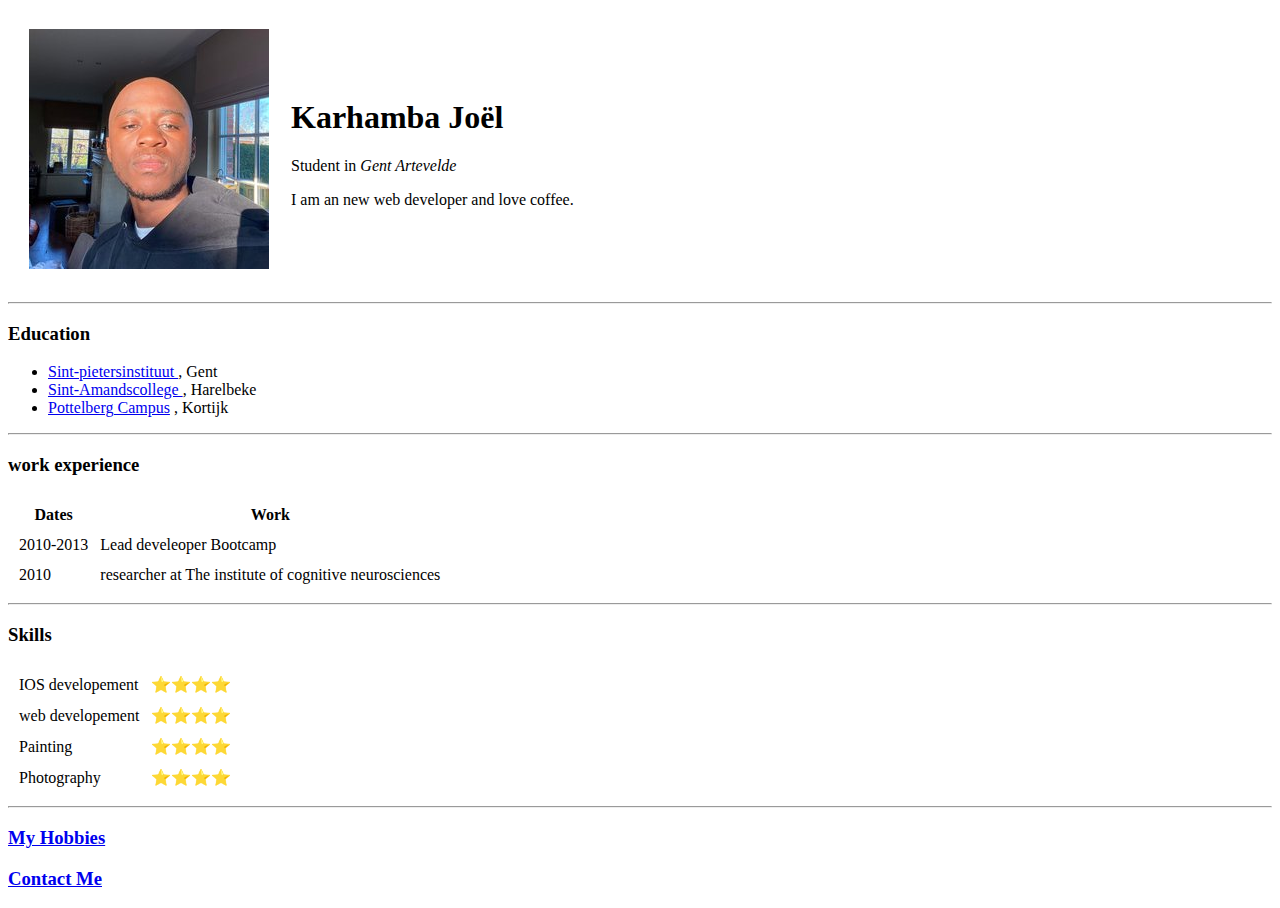
==== index.html @ 9715d126 "mijn cv" ====
<!DOCTYPE html>
<html lang="en">
<head>
    <meta charset="UTF-8">
    <meta name="viewport" content="width=device-width, initial-scale=1.0">
    <title>My page </title>
</head>
<body>
    <table cellspacing="20" >
        <tr>
            <td><img src="images/rsz_1profielfto.jpg" alt="">
            </td>
            <td><H1>Karhamba Joël </H1>
                <p>Student in <em>Gent Artevelde</em></p>
                <p>I am an new web developer and love coffee.</p></td>
        </tr>

    </table>

    <hr>
    <h3>Education</h3>
<ul>
    <li> <a href="http://sintpietersgent.be/">Sint-pietersinstituut </a>, Gent </li>
    <li><a href="https://www.guldensporencollege.be/kaai"> Sint-Amandscollege </a>, Harelbeke</li>
    <li><a href="https://www.athena-school.be/onze-school/campus-pottelberg">Pottelberg Campus</a> , Kortijk</li>
</ul>
 <hr>
<h3>work experience</h3>

<table cellspacing="10">
    <thead>
        <tr>
            <th>Dates</th>
            <th>Work</th>
        </tr>
    </thead>
    <tbody>
        <tr>
        <td>2010-2013 </td>
        <td>Lead develeoper Bootcamp</td>
    </tr>
    <tr>
<td>2010 </td>
<td>researcher at The institute of cognitive neurosciences</td>
    </tr>
    </tbody>
</table>

<hr>

<h3>Skills</h3>

<table cellspacing="10">
    <tr>    
       
            <td> IOS developement </td>
            <td>⭐️⭐️⭐️⭐️</td>
    </tr>
        <tr>
           
            <td> web developement </td>
            <td>⭐️⭐️⭐️⭐️</td>
        </tr>
    <tr>
           
            <td> Painting </td>
            <td>⭐️⭐️⭐️⭐️</td>
    </tr>
        <tr>
           
            <td> Photography </td>
            <td>⭐️⭐️⭐️⭐️</td>
        </tr> 
</table>










<hr>
<h3><a href="hobbies.html">My Hobbies</a></h3>
<h3><a href="Contact Me.html">Contact Me</a></h3>

</body>
</html>
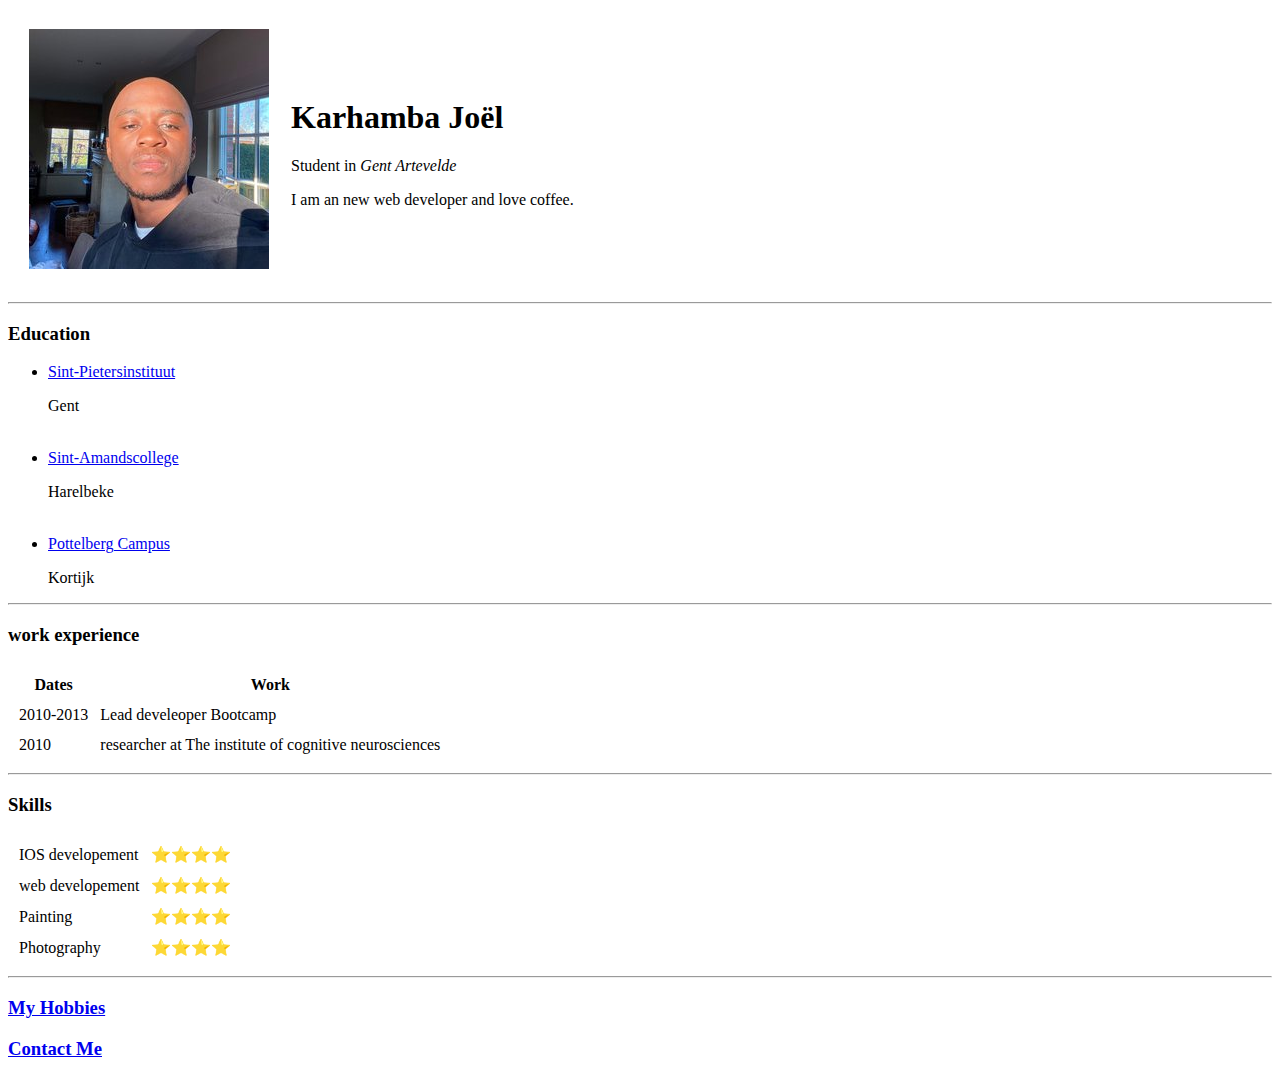
==== commit 43632be0: "Update index.html" ====
--- a/index.html
+++ b/index.html
@@ -4,9 +4,13 @@
     <meta charset="UTF-8">
     <meta name="viewport" content="width=device-width, initial-scale=1.0">
     <title>My page </title>
+    <link rel="stylesheet" href="css/styles.css">
+
 </head>
 <body>
-    <table cellspacing="20" >
+
+</style> 
+    <table cellspacing="20">
         <tr>
             <td><img src="images/rsz_1profielfto.jpg" alt="">
             </td>
@@ -20,9 +24,9 @@
     <hr>
     <h3>Education</h3>
 <ul>
-    <li> <a href="http://sintpietersgent.be/">Sint-pietersinstituut </a>, Gent </li>
-    <li><a href="https://www.guldensporencollege.be/kaai"> Sint-Amandscollege </a>, Harelbeke</li>
-    <li><a href="https://www.athena-school.be/onze-school/campus-pottelberg">Pottelberg Campus</a> , Kortijk</li>
+    <li> <a href="http://sintpietersgent.be/"> Sint-Pietersinstituut </a> <p>Gent</p>  </li> <br>
+    <li><a href="https://www.guldensporencollege.be/kaai"> Sint-Amandscollege </a> <p> Harelbeke </p> </li> <br>
+    <li><a href="https://www.athena-school.be/onze-school/campus-pottelberg">Pottelberg Campus</a> <p> Kortijk </p> </li>
 </ul>
  <hr>
 <h3>work experience</h3>
@@ -83,8 +87,8 @@
 
 
 <hr>
-<h3><a href="hobbies.html">My Hobbies</a></h3>
-<h3><a href="Contact Me.html">Contact Me</a></h3>
+<h3><a href="hobbies.html"> My Hobbies</a></h3>
+<h3><a href="Contact Me.html"> Contact Me</a></h3>
 
 </body>
-</html>+</html>
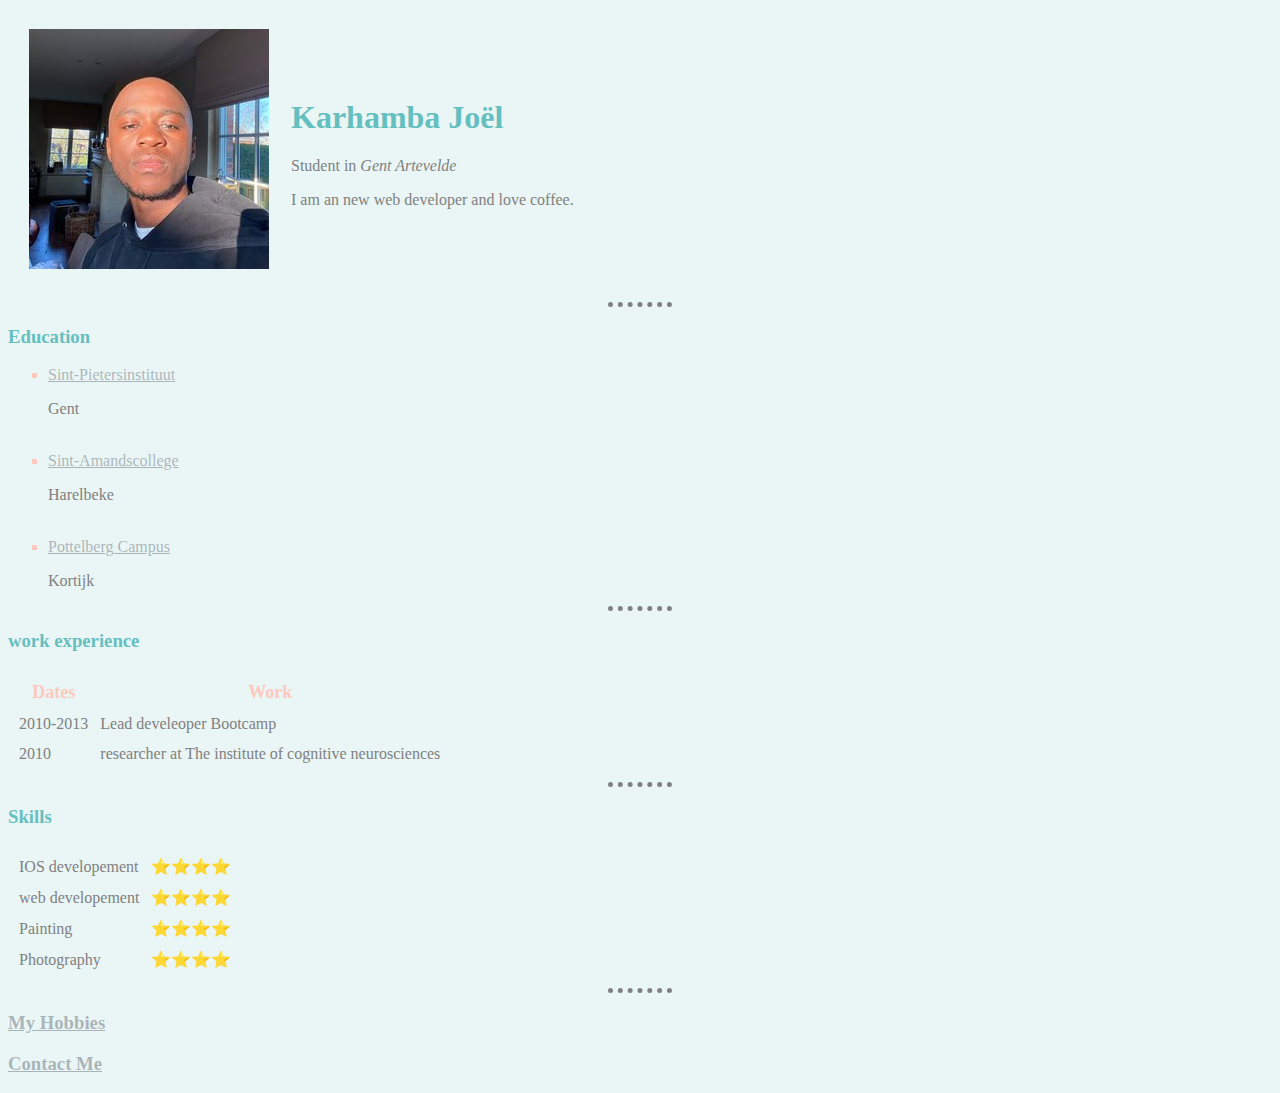
==== commit 6e595eb7: "Update index.html" ====
--- a/index.html
+++ b/index.html
@@ -88,7 +88,7 @@
 
 <hr>
 <h3><a href="hobbies.html"> My Hobbies</a></h3>
-<h3><a href="Contact Me.html"> Contact Me</a></h3>
+<h3><a href="contact-me.html"> Contact Me</a></h3>
 
 </body>
 </html>
--- a/css/styles.css
+++ b/css/styles.css
@@ -0,0 +1,66 @@
+
+body{
+    background-color:#EAF6F6 ;
+}
+hr {
+border-style:none ;
+border-top-style: dotted;
+border-color: grey;
+border-width: 5px;
+width: 5%;
+}
+h3{
+    color:#66BFBF ;
+    font-family: Georgia, 'Time New Roman', Times, sanserif;
+}
+
+h1{
+    color:#66BFBF ;
+    font-family:'Times New Roman', Times, sans-serif
+}
+
+p {color: grey;
+    
+    font-family: 'Times New Roman', Times, sans-serif;
+    
+
+}
+
+td {color: grey;
+
+    font-family: 'Times New Roman', Times, sans-serif;
+    font-size: medium;
+
+}
+
+thead {  
+    color:#ffc8bd ;
+    
+    font-family: 'Times New Roman', Times, sans-serif;
+     font-size: large;
+
+}
+a {
+    color: rgba(120, 129, 136, 0.562);
+}
+
+ul { list-style-type: square;
+    color:#ffc8bd ;
+    width: auto;
+   
+
+}
+
+
+
+ol { color: grey;
+
+}
+
+
+
+
+
+
+
+
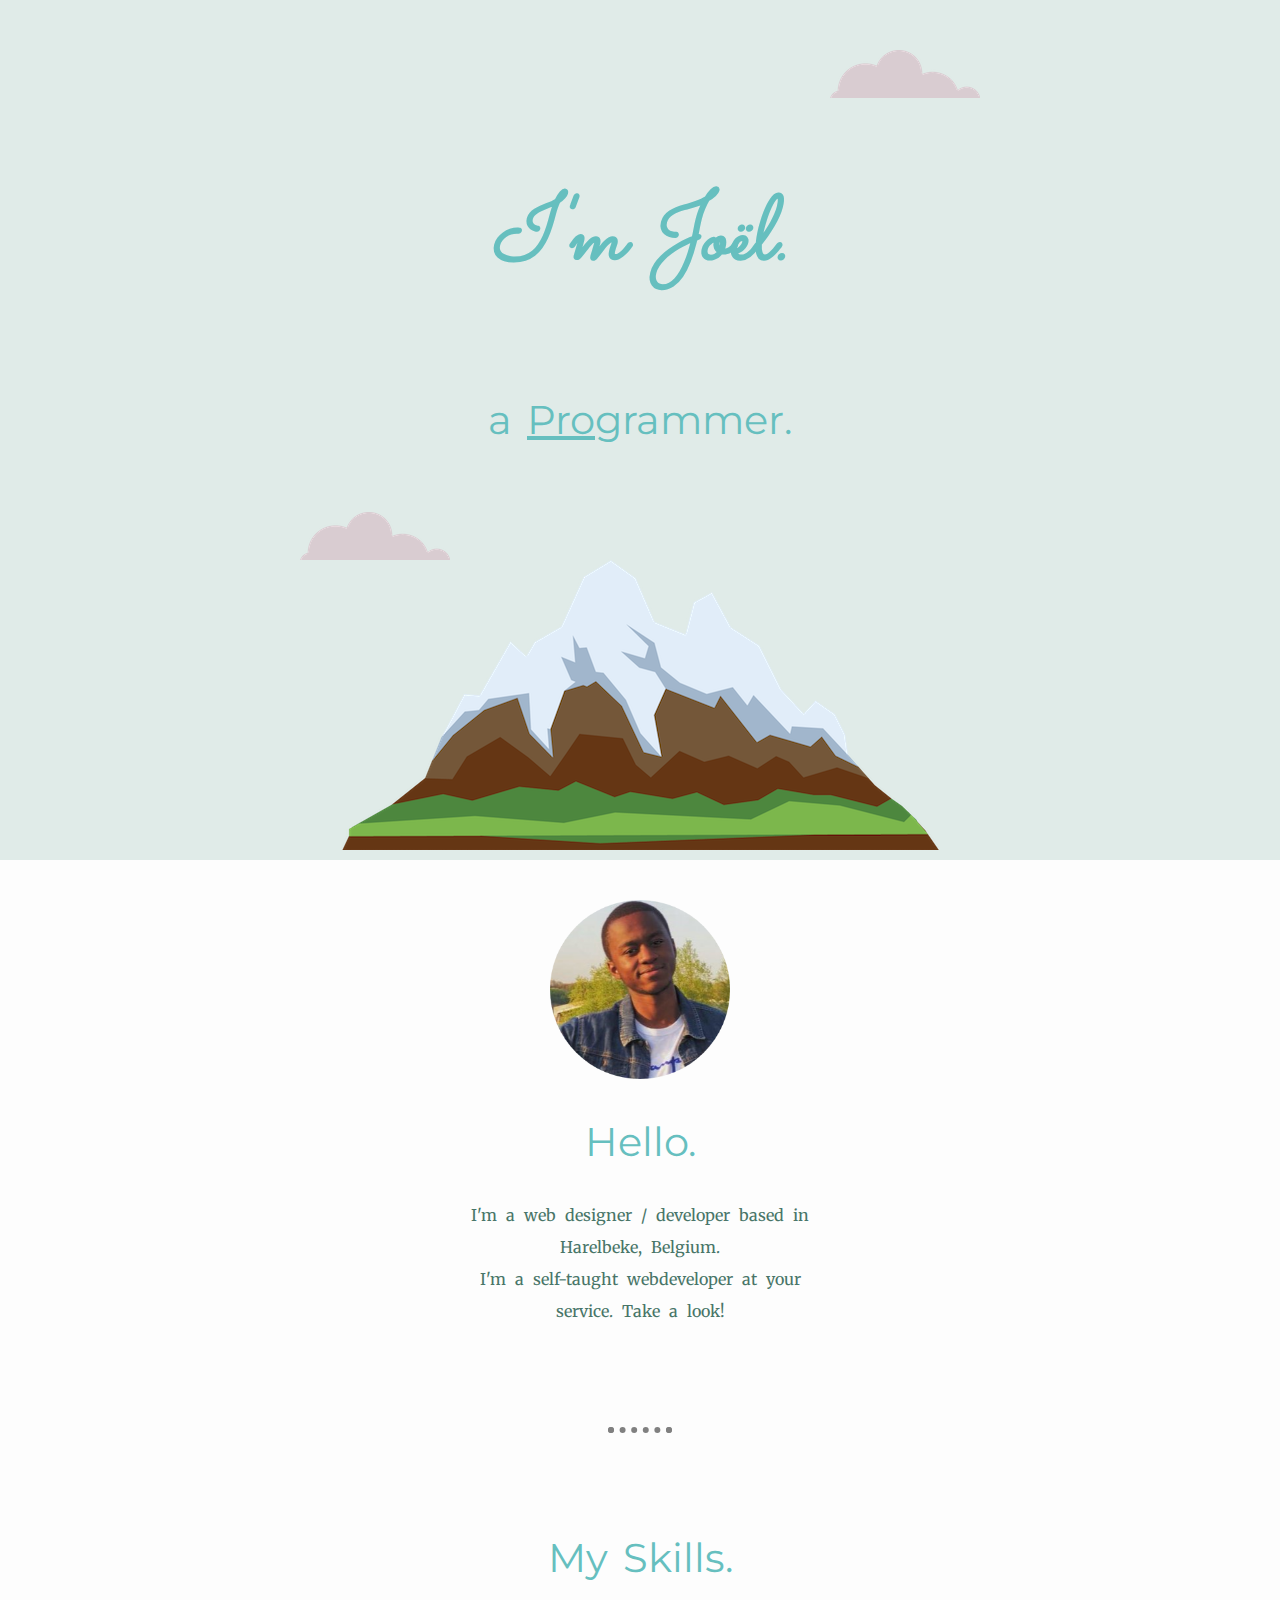
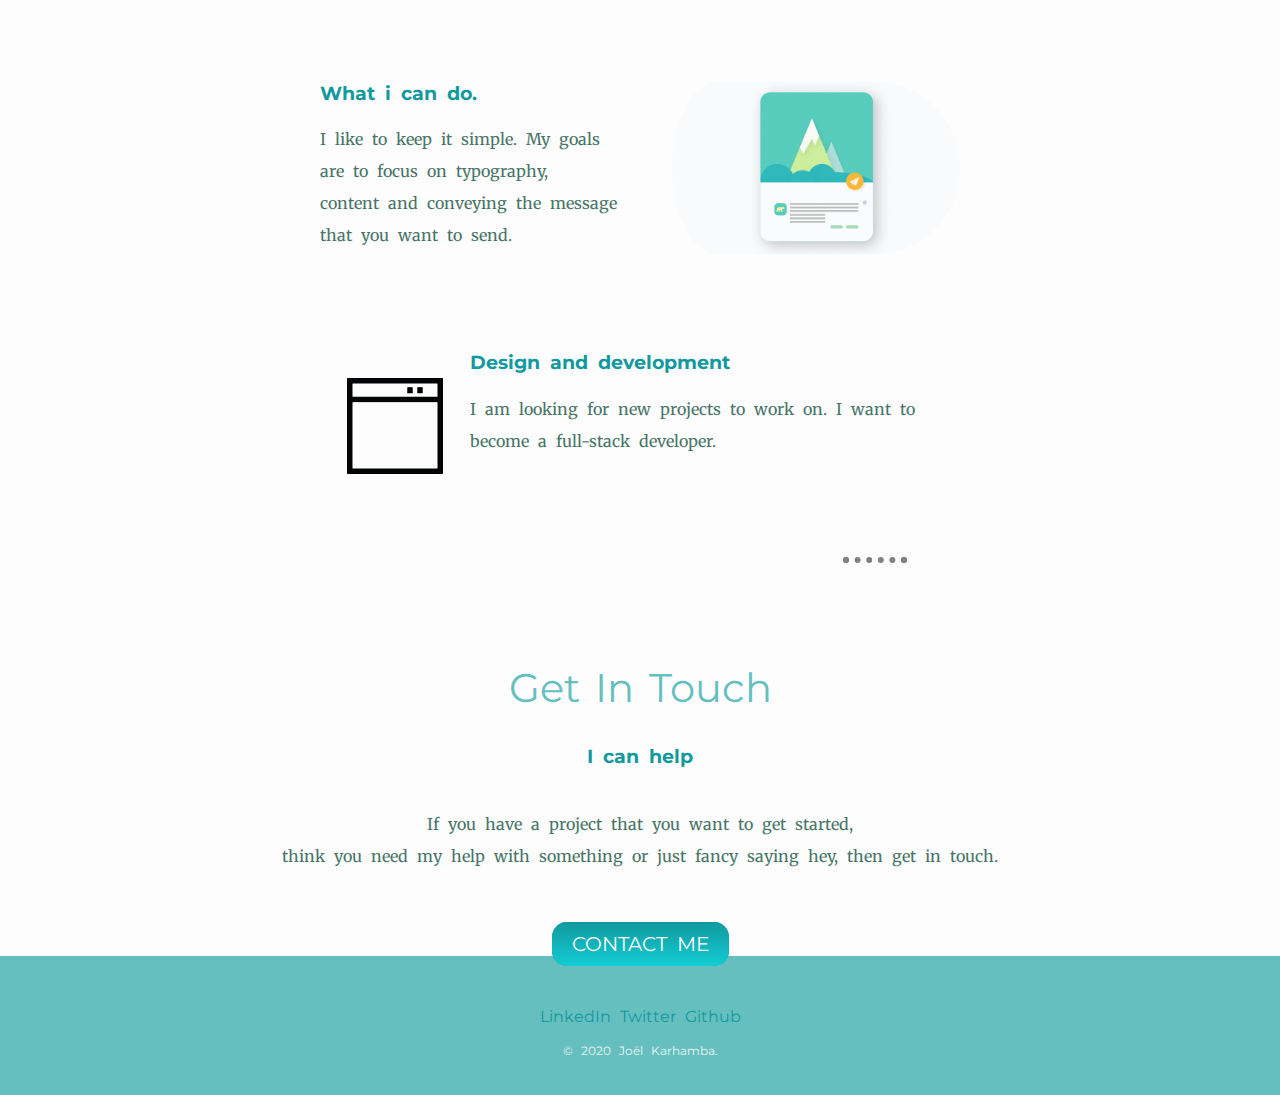
==== commit dcde5ba7: "Add files via upload" ====
--- a/index.html
+++ b/index.html
@@ -3,92 +3,69 @@
 <head>
     <meta charset="UTF-8">
     <meta name="viewport" content="width=device-width, initial-scale=1.0">
-    <title>My page </title>
+    <title>Joel karhamba</title>
     <link rel="stylesheet" href="css/styles.css">
-
+    <link rel="icon" href="css/favicon.ico">
+    
+    
 </head>
 <body>
+    <div class="top-container">
+        <img class="top-cloud" src="images/cloud.png" alt="cloud-img">
+        <link href="https://fonts.googleapis.com/css2?family=Merriweather:wght@300&family=Montserrat&family=Sacramento&display=swap" rel="stylesheet">
+    <h1>I'm Joël.</h1>
+    <h2> a <span class="pro"> Pro</span>grammer.</h2>
+    <img class="bottom-cloud" src="images/cloud.png" alt="cloud-img" >
+    <img class="mountain" src="images/mountain.png" alt="mountain-img">
+    </div>
 
-</style> 
-    <table cellspacing="20">
-        <tr>
-            <td><img src="images/rsz_1profielfto.jpg" alt="">
-            </td>
-            <td><H1>Karhamba Joël </H1>
-                <p>Student in <em>Gent Artevelde</em></p>
-                <p>I am an new web developer and love coffee.</p></td>
-        </tr>
 
-    </table>
+    <div class="middle-container">
+        <div class="profile">
+          <img class="profielfoto"src="images/circle-profiel.png" alt="profile-photo,profiel-foto">
+          <h2>Hello.</h2>
+          <p class="intro">I'm a web designer / developer based in Harelbeke, Belgium. <br> I'm a self-taught webdeveloper at your service. Take a look!</p>
+        </div>
+        <hr>
+        <div class="skills">
+          <h2>My Skills.</h2>
+          <div class="skill-row">
+            <img class="gif" src="images/MpvA.gif" alt="">
+             <h3>What i can do.</h3>
+            <p> I like to keep it simple. My goals are to focus on typography, <br> content and conveying the message that you want to send.</p>
+          </div>
 
-    <hr>
-    <h3>Education</h3>
-<ul>
-    <li> <a href="http://sintpietersgent.be/"> Sint-Pietersinstituut </a> <p>Gent</p>  </li> <br>
-    <li><a href="https://www.guldensporencollege.be/kaai"> Sint-Amandscollege </a> <p> Harelbeke </p> </li> <br>
-    <li><a href="https://www.athena-school.be/onze-school/campus-pottelberg">Pottelberg Campus</a> <p> Kortijk </p> </li>
-</ul>
- <hr>
-<h3>work experience</h3>
 
-<table cellspacing="10">
-    <thead>
-        <tr>
-            <th>Dates</th>
-            <th>Work</th>
-        </tr>
-    </thead>
-    <tbody>
-        <tr>
-        <td>2010-2013 </td>
-        <td>Lead develeoper Bootcamp</td>
-    </tr>
-    <tr>
-<td>2010 </td>
-<td>researcher at The institute of cognitive neurosciences</td>
-    </tr>
-    </tbody>
-</table>
-
-<hr>
-
-<h3>Skills</h3>
-
-<table cellspacing="10">
-    <tr>    
-       
-            <td> IOS developement </td>
-            <td>⭐️⭐️⭐️⭐️</td>
-    </tr>
-        <tr>
-           
-            <td> web developement </td>
-            <td>⭐️⭐️⭐️⭐️</td>
-        </tr>
-    <tr>
-           
-            <td> Painting </td>
-            <td>⭐️⭐️⭐️⭐️</td>
-    </tr>
-        <tr>
-           
-            <td> Photography </td>
-            <td>⭐️⭐️⭐️⭐️</td>
-        </tr> 
-</table>
+          <div class="skill-row">
+            <img class="webdesign" src="images/giphy<>.gif" alt="">
+            <h3>Design and development</h3>
+            <p>I am looking for new projects to work on. I want to become a full-stack developer.</p>
+          </div>
+        </div>
+        <hr>
 
 
 
-
-
-
-
-
-
-
-<hr>
-<h3><a href="hobbies.html"> My Hobbies</a></h3>
-<h3><a href="contact-me.html"> Contact Me</a></h3>
-
+        <div class="contact-me">
+          <h2>Get In Touch</h2>
+          <h3 class="Abc">I can help</h3>
+          <p class="contact-message">If you have a project that you want to get started, <br> think you need my help with something or just fancy saying hey, then get in touch.</p>
+          <a class="btn" class="btn:hover" href="mailto:njoelkarhamba@hotmail.com">CONTACT ME </a>
+        </div>
+      </div>
+      
+      
+      <div class="bottom-container">
+        <a class="footer-link" href="https://www.linkedin.com/in/joël-karhamba/">LinkedIn</a>
+        <a class="footer-link" href="https://www.facebook.com/joel.karhamba">Twitter</a>
+        <a class="footer-link" href="https://github.com/joelkarh">Github </a>
+        <p class="copywriting">© 2020 Joël Karhamba.</p>
+      </div>
+      
+    
+        
+    </div>
+    
+    
 </body>
-</html>
+</html>--- a/css/styles.css
+++ b/css/styles.css
@@ -1,66 +1,178 @@
-
-body{
-    background-color:#EAF6F6 ;
-}
-hr {
-border-style:none ;
-border-top-style: dotted;
-border-color: grey;
-border-width: 5px;
-width: 5%;
-}
-h3{
-    color:#66BFBF ;
-    font-family: Georgia, 'Time New Roman', Times, sanserif;
+body {
+    margin: 0;
+    text-align: center;
+    font-family:'Merriweather', sans-serif;
+    word-spacing: 5px;
+    color: rgb(72, 117, 104)
 }
 
-h1{
-    color:#66BFBF ;
-    font-family:'Times New Roman', Times, sans-serif
+.top-container {
+    font-size: 100%;
+    background-color:#e0ebe8;
+    position: relative;
+    padding-top: 100px;
+    font-weight: normal;
+    line-height: 2;
 }
 
-p {color: grey;
-    
-    font-family: 'Times New Roman', Times, sans-serif;
-    
 
+.top-cloud{
+    position: absolute;
+    right:300px;
+    top:50px;
 }
 
-td {color: grey;
-
-    font-family: 'Times New Roman', Times, sans-serif;
-    font-size: medium;
-
+.bottom-cloud{
+    position: absolute;
+    left:300px;
+    bottom:300px;
 }
 
-thead {  
-    color:#ffc8bd ;
+.pro {
     
-    font-family: 'Times New Roman', Times, sans-serif;
-     font-size: large;
-
-}
-a {
-    color: rgba(120, 129, 136, 0.562);
+    text-decoration: underline;
+    color:#66BFBF;
 }
 
-ul { list-style-type: square;
-    color:#ffc8bd ;
-    width: auto;
-   
+h1 {
+    font-family:'Sacramento', cursive; 
+    font-size: 5.625rem;
+    margin-top: 0px;
+    margin: 50px auto 50px auto;
+    color:#66BFBF;
+    font-style: italic;
+    font-weight: bold;
 
 }
 
 
 
-ol { color: grey;
+h2 {
+    font-size: 2.5rem;
+font-family: 'Montserrat', sans-serif;
+color:#66BFBF;
+font-weight: normal;
 
+}
+h3 {
+    font-family:'Montserrat', sans-serif;
+    color: #11999E;
+}
+
+
+p{
+    line-height: 2;
+}
+
+
+.profielfoto {
+
+    margin-top: 40px;
+    border-radius: 80px;
+    width: 14%;
+}
+
+.intro{
+    width: 30%;
+    margin: auto;
+}
+
+.middle-container {
+    background-color: rgb(253, 253, 253);
+}
+
+.skill-row{
+
+width: 50%;
+margin: 100px auto 100px auto;
+text-align: left;
+
+}
+
+.webdesign{
+    margin-bottom: 60px;
+    border-radius: 20px;
+    height: 150px;
+    width: 150px;
+    float: left;
+    
+}
+
+
+.gif {
+    border-radius: 90px;
+    width: 45%;
+    float: right;
+    padding-left:40px;
+}
+.contact-message{
+    widows: 40%; 
+    margin: 40px auto 60px;
 }
 
 
 
+.bottom-container {
+    background-color: #66BFBF ;
+    font-style:'Montserrat',sans-serif ;
+    color: #11999E;
+    line-height: 20px; 
+    padding: 50px 0 20px;   
+}
+
+
+a {
+    color:#11999E;
+    font-family: 'Montserrat', sans-serif;
+    margin: 10px 0 20px;
+    text-decoration: none;
+}
+
+a:hover{
+
+    color: #eaf6f6
+    ;
+}
+.copywriting{
+    color:#eaf6f6 ;
+    font-family: 'Montserrat', sans-serif;
+    font-size: 0.75em;
+}
 
 
 
+hr {
+    border: dotted 6px;
+    border-bottom: none;
+    width: 4%;
+    margin: 100px auto;
+    text-align: center;
+}
 
 
+.Abc {
+    color:#11999E;
+}
+
+
+.btn {
+    background: #11999E;
+    background-image: -webkit-linear-gradient(top, #11999E, #11CDD4);
+    background-image: -moz-linear-gradient(top, #11999E, #11CDD4);
+    background-image: -ms-linear-gradient(top, #11999E, #11CDD4);
+    background-image: -o-linear-gradient(top, #11999E, #11CDD4);
+    background-image: linear-gradient(to bottom, #11999E, #11CDD4);
+    -webkit-border-radius: 8px;
+    -moz-border-radius: 8px;
+    border-radius: 15px;
+    color: white;
+    font-family: 'montserrat',sans-serif;
+    font-size: 20px;
+    padding: 10px 20px 10px 20px;
+    margin-bottom: 90px;
+    border: solid #337FED 0px;
+    text-decoration: none;
+    cursor: pointer;
+    text-align: center;
+    }
+    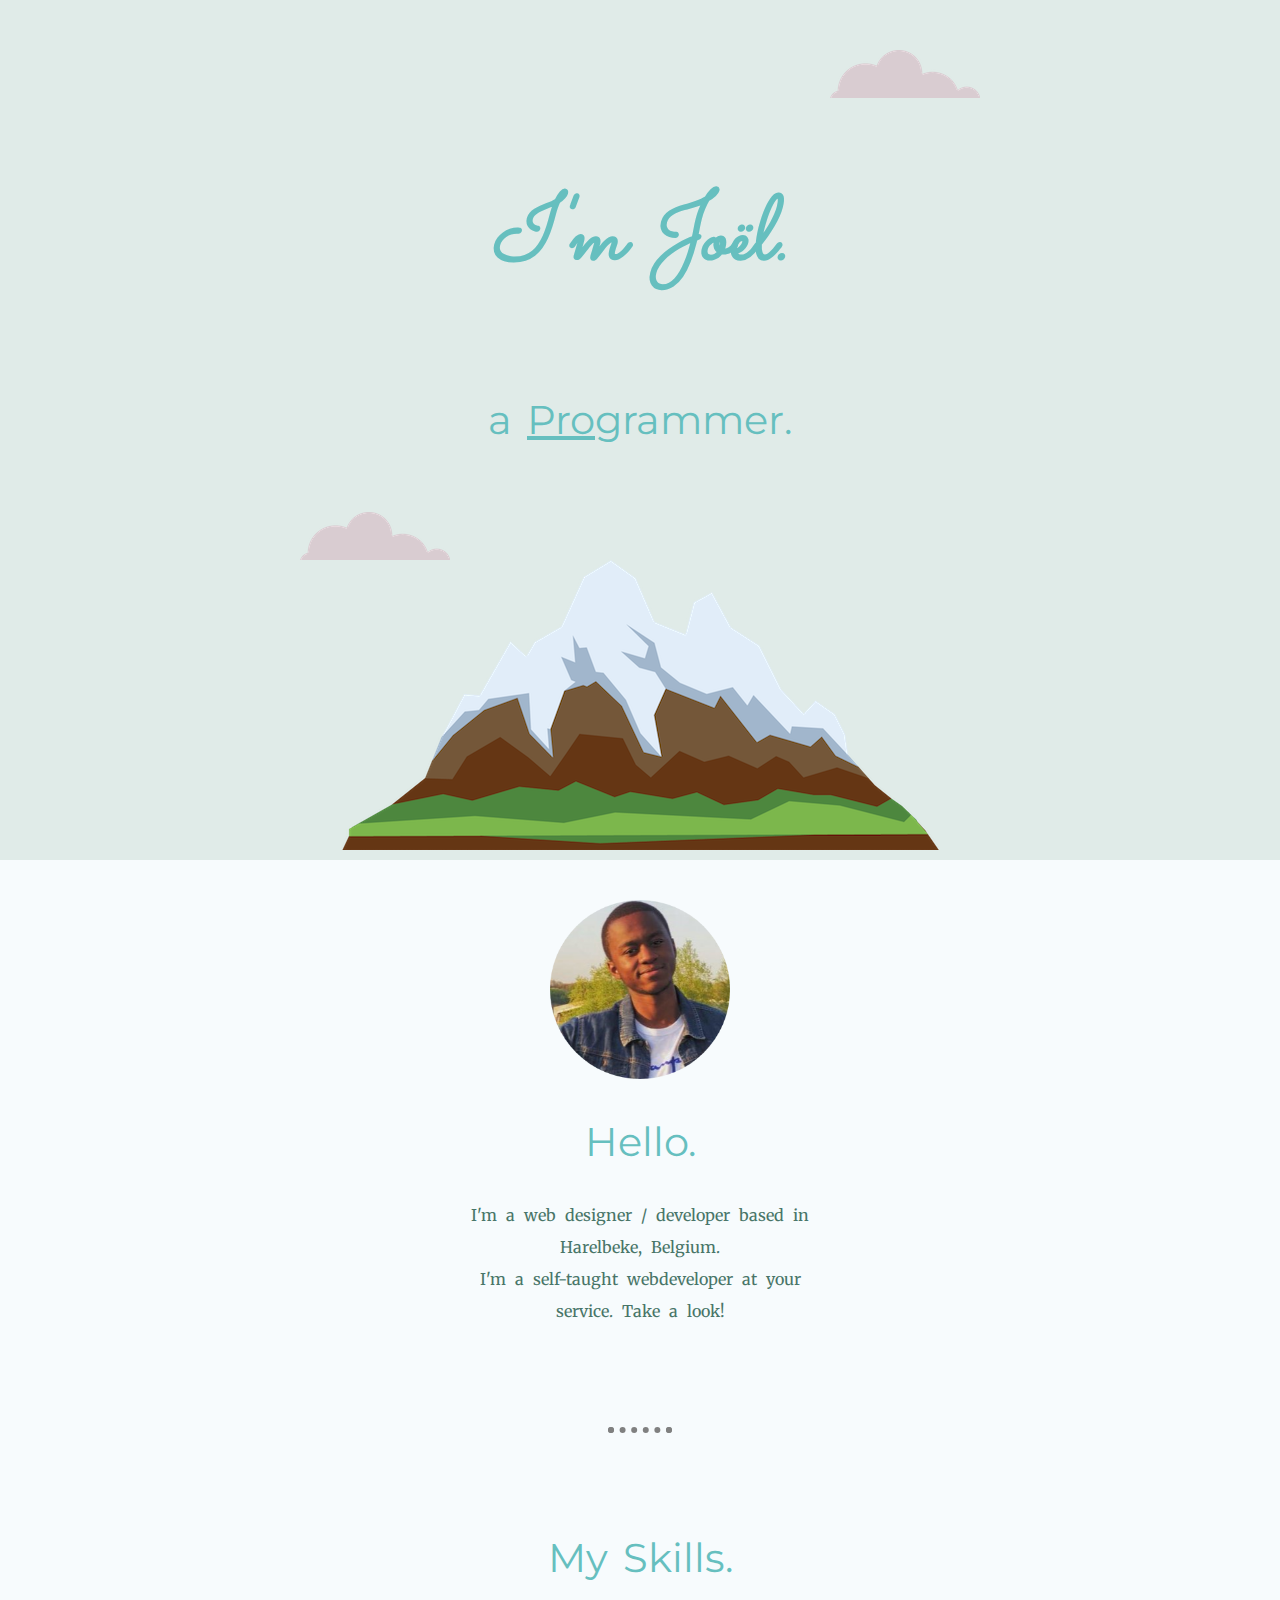
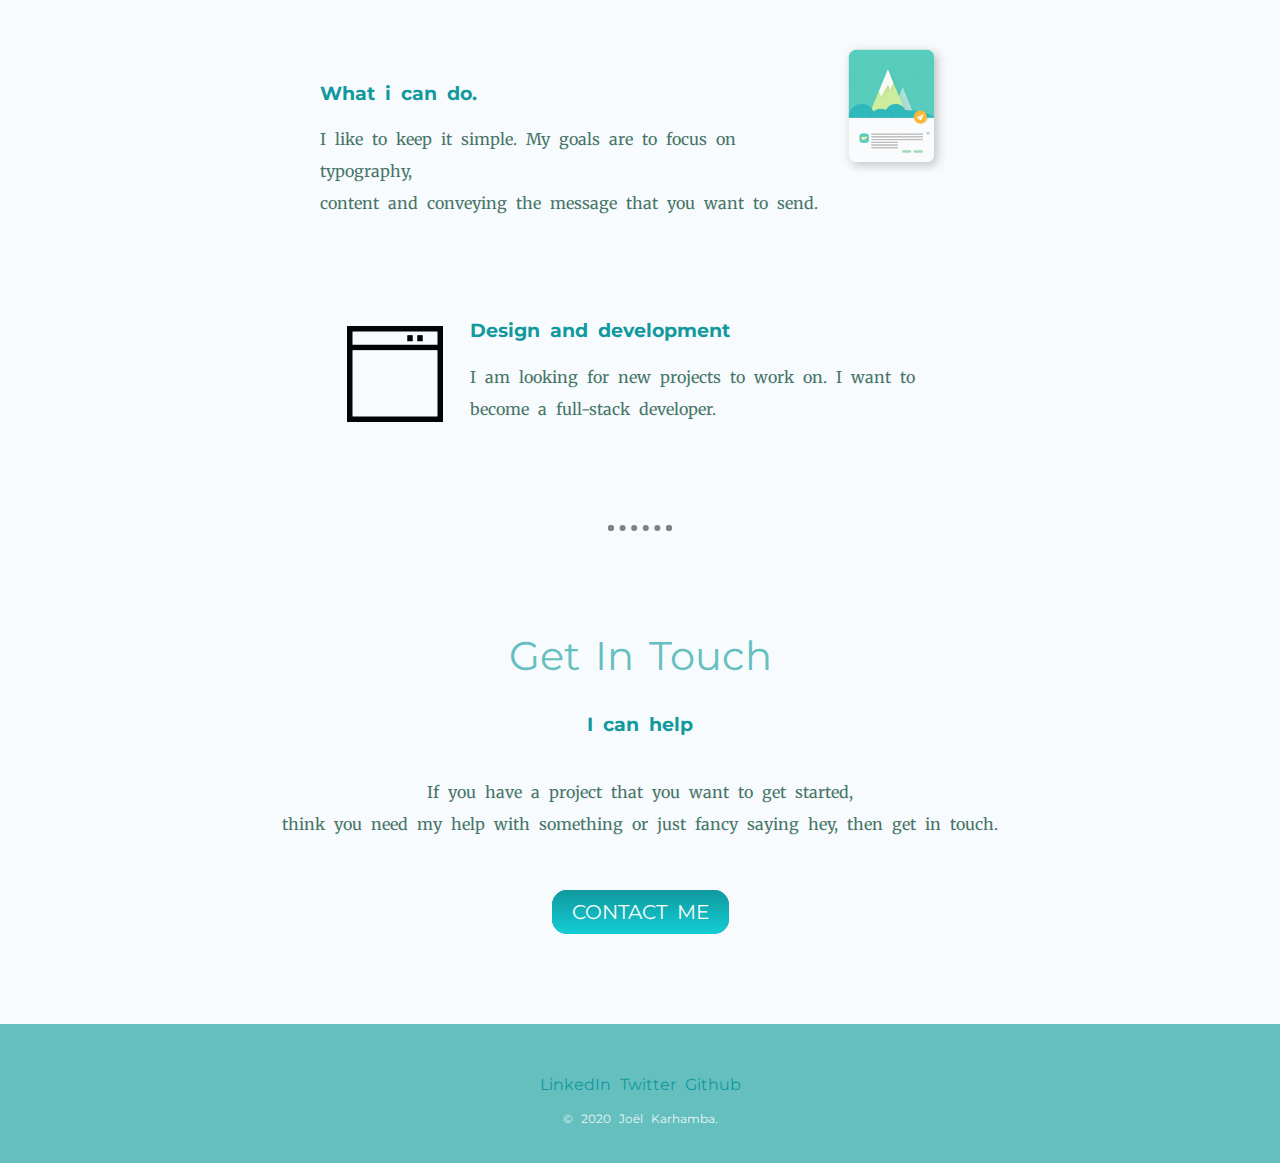
==== commit 526e57a9: "update 4 website" ====
--- a/index.html
+++ b/index.html
@@ -13,7 +13,8 @@
     <div class="top-container">
         <img class="top-cloud" src="images/cloud.png" alt="cloud-img">
         <link href="https://fonts.googleapis.com/css2?family=Merriweather:wght@300&family=Montserrat&family=Sacramento&display=swap" rel="stylesheet">
-    <h1>I'm Joël.</h1>
+    
+        <h1>I'm Joël.</h1>
     <h2> a <span class="pro"> Pro</span>grammer.</h2>
     <img class="bottom-cloud" src="images/cloud.png" alt="cloud-img" >
     <img class="mountain" src="images/mountain.png" alt="mountain-img">
@@ -40,15 +41,19 @@
             <img class="webdesign" src="images/giphy<>.gif" alt="">
             <h3>Design and development</h3>
             <p>I am looking for new projects to work on. I want to become a full-stack developer.</p>
+           
           </div>
+       
         </div>
-        <hr>
+          <hr>
 
 
+           
+        <div class="contact-me">
 
-        <div class="contact-me">
           <h2>Get In Touch</h2>
           <h3 class="Abc">I can help</h3>
+
           <p class="contact-message">If you have a project that you want to get started, <br> think you need my help with something or just fancy saying hey, then get in touch.</p>
           <a class="btn" class="btn:hover" href="mailto:njoelkarhamba@hotmail.com">CONTACT ME </a>
         </div>
--- a/css/styles.css
+++ b/css/styles.css
@@ -1,4 +1,5 @@
 body {
+    background-color:rgba(245, 250, 252, 0.795);
     margin: 0;
     text-align: center;
     font-family:'Merriweather', sans-serif;
@@ -77,9 +78,7 @@
     margin: auto;
 }
 
-.middle-container {
-    background-color: rgb(253, 253, 253);
-}
+
 
 .skill-row{
 
@@ -90,20 +89,28 @@
 }
 
 .webdesign{
-    margin-bottom: 60px;
-    border-radius: 20px;
+    margin: -20px 0 0 0;
     height: 150px;
     width: 150px;
     float: left;
+    
     
 }
 
 
 .gif {
     border-radius: 90px;
-    width: 45%;
+    width: 34%;
     float: right;
     padding-left:40px;
+    margin:-40px;
+}
+
+
+.contact-me{
+
+    margin-bottom: 100px;
+   
 }
 .contact-message{
     widows: 40%; 
@@ -133,6 +140,7 @@
     color: #eaf6f6
     ;
 }
+
 .copywriting{
     color:#eaf6f6 ;
     font-family: 'Montserrat', sans-serif;
@@ -148,6 +156,9 @@
     margin: 100px auto;
     text-align: center;
 }
+
+  
+
 
 
 .Abc {
